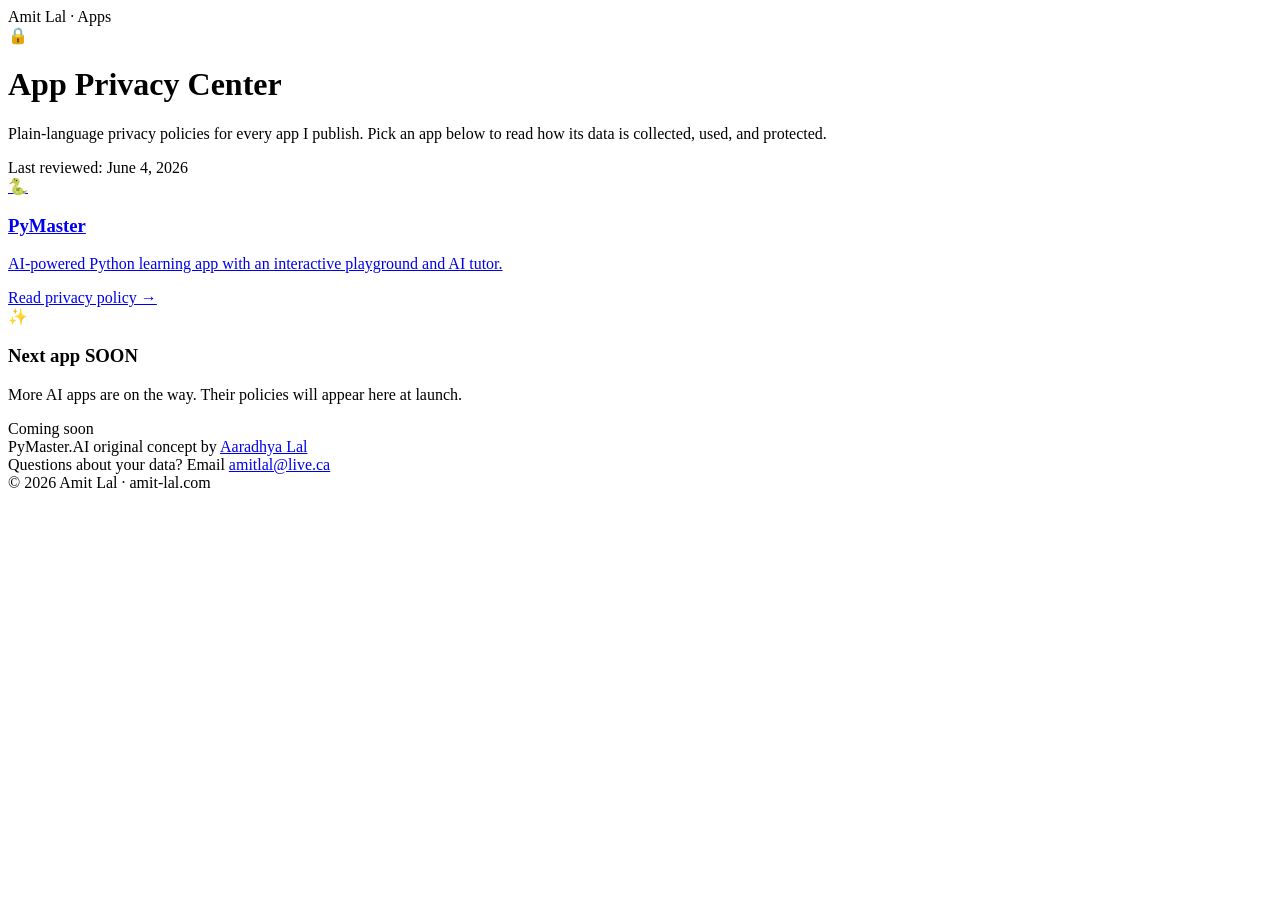
==== index.html @ 35293cd3 "Add privacy hub, PyMaster policy, Aaradhya Lal credits, styles & Cloudflare config" ====
<!doctype html>
<html lang="en">
  <head>
    <meta charset="utf-8" />
    <meta name="viewport" content="width=device-width, initial-scale=1" />
    <title>App Privacy Center · Amit Lal</title>
    <meta
      name="description"
      content="Privacy policies for apps published by Amit Lal, including PyMaster — the AI-powered Python learning app."
    />
    <meta name="robots" content="index, follow" />
    <link rel="canonical" href="https://privacy.amit-lal.com/" />
    <link rel="stylesheet" href="/assets/style.css" />
    <link
      rel="icon"
      href="data:image/svg+xml,<svg xmlns='http://www.w3.org/2000/svg' viewBox='0 0 100 100'><defs><linearGradient id='g' x1='0' y1='0' x2='1' y2='1'><stop offset='0' stop-color='%2300d9ff'/><stop offset='1' stop-color='%238b5cf6'/></linearGradient></defs><rect width='100' height='100' rx='24' fill='url(%23g)'/></svg>"
    />
    <meta property="og:title" content="App Privacy Center · Amit Lal" />
    <meta
      property="og:description"
      content="Privacy policies for PyMaster and other apps by Amit Lal."
    />
    <meta property="og:type" content="website" />
  </head>
  <body>
    <main class="wrap">
      <span class="brand"><span class="dot"></span> Amit Lal · Apps</span>

      <div class="hero">
        <div class="icon">🔒</div>
        <h1>App <span class="gradient-text">Privacy Center</span></h1>
        <p class="subtitle">
          Plain-language privacy policies for every app I publish. Pick an app
          below to read how its data is collected, used, and protected.
        </p>
        <span class="updated">Last reviewed: June 4, 2026</span>
      </div>

      <div class="grid">
        <!-- PyMaster (live) -->
        <a class="app-card" href="/pymaster/">
          <div class="emoji">🐍</div>
          <h3>PyMaster</h3>
          <p>AI-powered Python learning app with an interactive playground and AI tutor.</p>
          <span class="go">Read privacy policy →</span>
        </a>

        <!-- Future apps: copy a card, set the folder, remove the "soon" class -->
        <div class="app-card soon">
          <div class="emoji">✨</div>
          <h3>Next app <span class="badge-soon">SOON</span></h3>
          <p>More AI apps are on the way. Their policies will appear here at launch.</p>
          <span class="go">Coming soon</span>
        </div>
      </div>
    </main>

    <footer>
      PyMaster.AI original concept by
      <a href="/pymaster/credits/">Aaradhya Lal</a><br />
      Questions about your data? Email
      <a href="mailto:amitlal@live.ca">amitlal@live.ca</a><br />
      © <span id="y">2026</span> Amit Lal · amit-lal.com
    </footer>
    <script>
      document.getElementById("y").textContent = new Date().getFullYear();
    </script>
  </body>
</html>
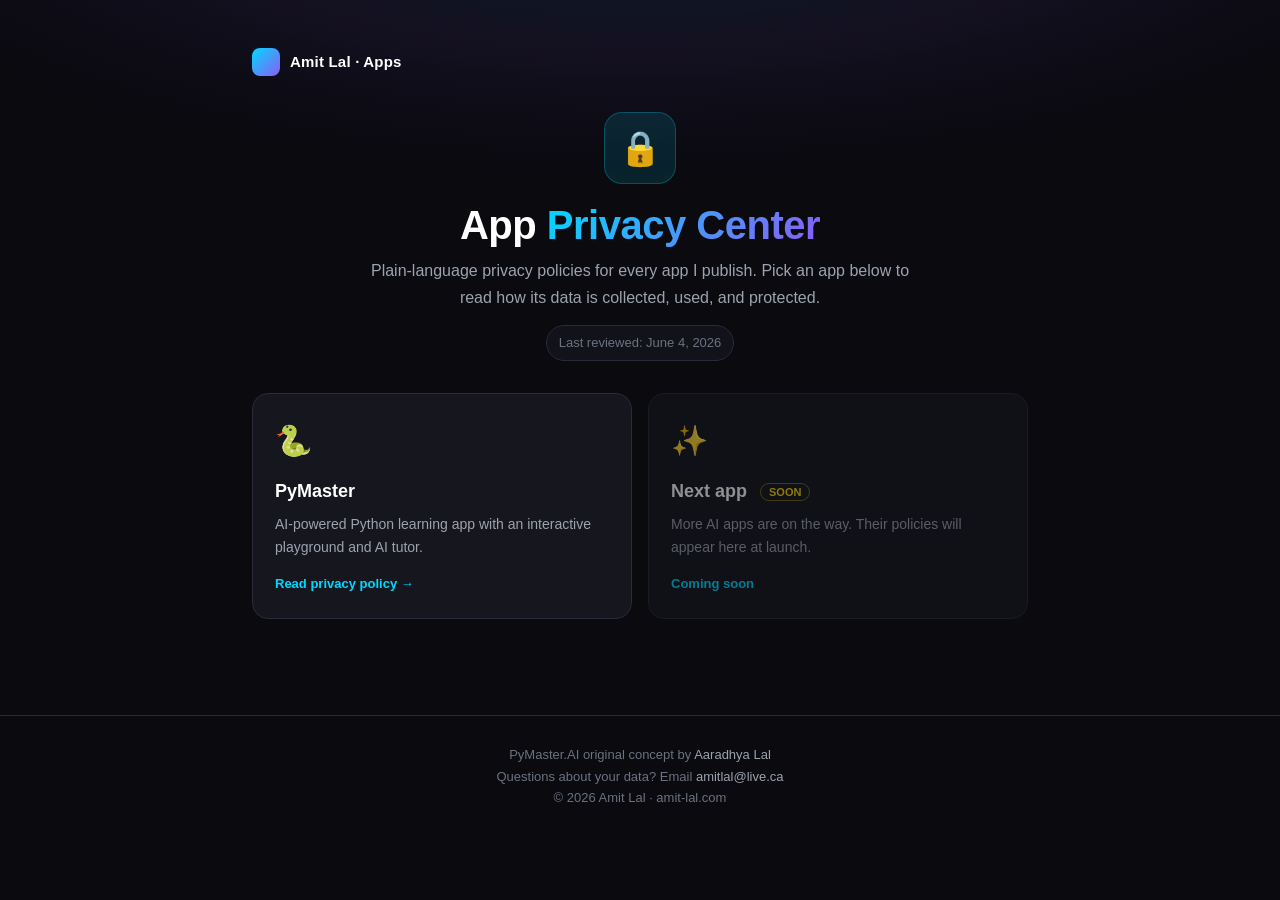
==== commit 84a1e602: "Add Cloudflare email_off wrappers so contact email is plain-text (no-JS) for App Store reviewers" ====
--- a/index.html
+++ b/index.html
@@ -59,7 +59,7 @@
       PyMaster.AI original concept by
       <a href="/pymaster/credits/">Aaradhya Lal</a><br />
       Questions about your data? Email
-      <a href="mailto:amitlal@live.ca">amitlal@live.ca</a><br />
+      <!--email_off--><a href="mailto:amitlal@live.ca">amitlal@live.ca</a><!--/email_off--><br />
       © <span id="y">2026</span> Amit Lal · amit-lal.com
     </footer>
     <script>
--- a/assets/style.css
+++ b/assets/style.css
@@ -0,0 +1,472 @@
+/* ==========================================================================
+   Amit Lal · App Privacy Hub — shared stylesheet
+   Dark theme matching the PyMaster app branding (constants/colors.ts)
+   ========================================================================== */
+
+:root {
+  --bg: #0a0a0f;
+  --surface: #12121a;
+  --surface-light: #1a1a24;
+  --card: #16161f;
+  --border: #2a2a3a;
+  --text: #ffffff;
+  --text-secondary: #9ca3af;
+  --text-muted: #6b7280;
+  --cyan: #00d9ff;
+  --purple: #8b5cf6;
+  --purple-light: #a78bfa;
+  --success: #10b981;
+  --gold: #ffd700;
+  --gradient: linear-gradient(135deg, #00d9ff 0%, #8b5cf6 100%);
+  --radius: 16px;
+  --radius-sm: 12px;
+  --maxw: 820px;
+  --font: -apple-system, BlinkMacSystemFont, "Segoe UI", Roboto, Helvetica,
+    Arial, "Apple Color Emoji", "Segoe UI Emoji", sans-serif;
+}
+
+* {
+  box-sizing: border-box;
+}
+
+html {
+  -webkit-text-size-adjust: 100%;
+  scroll-behavior: smooth;
+}
+
+body {
+  margin: 0;
+  background: var(--bg);
+  color: var(--text);
+  font-family: var(--font);
+  line-height: 1.65;
+  font-size: 16px;
+  -webkit-font-smoothing: antialiased;
+  text-rendering: optimizeLegibility;
+}
+
+/* Subtle gradient glow at the top of the page */
+body::before {
+  content: "";
+  position: fixed;
+  inset: 0 0 auto 0;
+  height: 420px;
+  background: radial-gradient(
+    1200px 420px at 50% -120px,
+    rgba(0, 217, 255, 0.12),
+    rgba(139, 92, 246, 0.08) 40%,
+    transparent 70%
+  );
+  pointer-events: none;
+  z-index: 0;
+}
+
+a {
+  color: var(--cyan);
+  text-decoration: none;
+}
+
+a:hover {
+  text-decoration: underline;
+}
+
+.wrap {
+  position: relative;
+  z-index: 1;
+  max-width: var(--maxw);
+  margin: 0 auto;
+  padding: 48px 22px 72px;
+}
+
+/* ---------- Brand / header ---------- */
+.brand {
+  display: inline-flex;
+  align-items: center;
+  gap: 10px;
+  font-weight: 700;
+  letter-spacing: 0.2px;
+  color: var(--text);
+  font-size: 15px;
+}
+
+.brand .dot {
+  width: 28px;
+  height: 28px;
+  border-radius: 8px;
+  background: var(--gradient);
+  display: inline-block;
+}
+
+.hero {
+  text-align: center;
+  margin: 28px 0 8px;
+}
+
+.hero .icon {
+  width: 72px;
+  height: 72px;
+  border-radius: 18px;
+  margin: 0 auto 18px;
+  display: flex;
+  align-items: center;
+  justify-content: center;
+  background: rgba(0, 217, 255, 0.12);
+  border: 1px solid rgba(0, 217, 255, 0.25);
+  font-size: 34px;
+}
+
+h1 {
+  font-size: clamp(28px, 5vw, 40px);
+  line-height: 1.15;
+  margin: 0 0 10px;
+  letter-spacing: -0.5px;
+}
+
+.gradient-text {
+  background: var(--gradient);
+  -webkit-background-clip: text;
+  background-clip: text;
+  -webkit-text-fill-color: transparent;
+  color: transparent;
+}
+
+.subtitle {
+  color: var(--text-secondary);
+  font-size: 16px;
+  margin: 0 auto;
+  max-width: 560px;
+}
+
+.updated {
+  display: inline-block;
+  margin-top: 14px;
+  font-size: 13px;
+  color: var(--text-muted);
+  background: var(--surface);
+  border: 1px solid var(--border);
+  padding: 6px 12px;
+  border-radius: 999px;
+}
+
+/* ---------- Cards (app hub) ---------- */
+.grid {
+  display: grid;
+  grid-template-columns: repeat(auto-fill, minmax(260px, 1fr));
+  gap: 16px;
+  margin-top: 32px;
+}
+
+.app-card {
+  display: block;
+  background: var(--card);
+  border: 1px solid var(--border);
+  border-radius: var(--radius);
+  padding: 22px;
+  transition: transform 0.15s ease, border-color 0.15s ease,
+    box-shadow 0.15s ease;
+  color: var(--text);
+}
+
+.app-card:hover {
+  text-decoration: none;
+  transform: translateY(-3px);
+  border-color: rgba(0, 217, 255, 0.45);
+  box-shadow: 0 12px 30px rgba(0, 0, 0, 0.45);
+}
+
+.app-card .emoji {
+  font-size: 30px;
+}
+
+.app-card h3 {
+  margin: 12px 0 6px;
+  font-size: 18px;
+}
+
+.app-card p {
+  margin: 0;
+  color: var(--text-secondary);
+  font-size: 14px;
+}
+
+.app-card .go {
+  margin-top: 14px;
+  display: inline-block;
+  font-size: 13px;
+  font-weight: 600;
+  color: var(--cyan);
+}
+
+.app-card.soon {
+  opacity: 0.55;
+  pointer-events: none;
+}
+
+.badge-soon {
+  font-size: 11px;
+  font-weight: 700;
+  color: var(--gold);
+  border: 1px solid rgba(255, 215, 0, 0.4);
+  border-radius: 999px;
+  padding: 2px 8px;
+  margin-left: 8px;
+  vertical-align: middle;
+}
+
+/* ---------- Policy document ---------- */
+.doc {
+  background: var(--surface);
+  border: 1px solid var(--border);
+  border-radius: var(--radius);
+  padding: 30px clamp(20px, 4vw, 40px);
+  margin-top: 28px;
+}
+
+.doc section {
+  margin-bottom: 26px;
+}
+
+.doc h2 {
+  font-size: 20px;
+  margin: 0 0 12px;
+  color: var(--text);
+}
+
+.doc h2 .num {
+  color: var(--cyan);
+  font-weight: 700;
+  margin-right: 8px;
+}
+
+.doc p {
+  color: var(--text-secondary);
+  margin: 0 0 12px;
+}
+
+.doc ul {
+  margin: 8px 0 12px;
+  padding-left: 22px;
+  color: var(--text-secondary);
+}
+
+.doc li {
+  margin: 6px 0;
+}
+
+.doc strong {
+  color: var(--text);
+}
+
+.callout {
+  background: rgba(0, 217, 255, 0.07);
+  border: 1px solid rgba(0, 217, 255, 0.25);
+  border-radius: var(--radius-sm);
+  padding: 16px 18px;
+  margin: 16px 0;
+  color: var(--text-secondary);
+}
+
+.callout strong {
+  color: var(--cyan);
+}
+
+/* Table of contents */
+.toc {
+  background: var(--card);
+  border: 1px solid var(--border);
+  border-radius: var(--radius-sm);
+  padding: 18px 20px;
+  margin-bottom: 26px;
+}
+
+.toc h4 {
+  margin: 0 0 10px;
+  font-size: 13px;
+  text-transform: uppercase;
+  letter-spacing: 1px;
+  color: var(--text-muted);
+}
+
+.toc ol {
+  margin: 0;
+  padding-left: 20px;
+  columns: 2;
+  column-gap: 28px;
+}
+
+.toc li {
+  margin: 4px 0;
+}
+
+/* Contact button */
+.contact {
+  margin-top: 30px;
+  padding-top: 26px;
+  border-top: 1px solid var(--border);
+}
+
+.btn {
+  display: inline-flex;
+  align-items: center;
+  gap: 10px;
+  background: var(--gradient);
+  color: #05121a;
+  font-weight: 700;
+  padding: 14px 22px;
+  border-radius: var(--radius-sm);
+  margin-top: 8px;
+}
+
+.btn:hover {
+  text-decoration: none;
+  filter: brightness(1.05);
+}
+
+/* ---------- Credits page ---------- */
+.credit-feature {
+  border-radius: var(--radius);
+  padding: 2px;
+  background: var(--gradient);
+  margin: 28px 0 10px;
+  box-shadow: 0 12px 34px rgba(0, 217, 255, 0.12);
+}
+
+.credit-feature .inner {
+  background: var(--surface);
+  border-radius: calc(var(--radius) - 2px);
+  padding: 30px clamp(20px, 4vw, 38px);
+  text-align: center;
+}
+
+.credit-feature .role {
+  font-size: 12px;
+  text-transform: uppercase;
+  letter-spacing: 1.6px;
+  color: var(--cyan);
+  font-weight: 700;
+}
+
+.credit-feature .name {
+  font-size: clamp(28px, 6vw, 40px);
+  font-weight: 800;
+  margin: 10px 0 6px;
+  letter-spacing: -0.5px;
+}
+
+.credit-feature .who {
+  color: var(--text-secondary);
+  margin: 0;
+  font-size: 15px;
+}
+
+.credit-meta {
+  display: grid;
+  gap: 10px;
+  margin: 6px 0 4px;
+}
+
+.credit-meta .row {
+  display: flex;
+  justify-content: space-between;
+  align-items: center;
+  gap: 16px;
+  padding: 12px 16px;
+  background: var(--card);
+  border: 1px solid var(--border);
+  border-radius: var(--radius-sm);
+}
+
+.credit-meta .k {
+  color: var(--text-muted);
+  font-size: 12px;
+  text-transform: uppercase;
+  letter-spacing: 0.6px;
+}
+
+.credit-meta .v {
+  color: var(--text);
+  font-weight: 600;
+  text-align: right;
+}
+
+/* Service / data tables */
+.table {
+  width: 100%;
+  border-collapse: collapse;
+  margin: 10px 0 4px;
+  font-size: 14px;
+}
+
+.table th,
+.table td {
+  text-align: left;
+  padding: 10px 12px;
+  border-bottom: 1px solid var(--border);
+  color: var(--text-secondary);
+  vertical-align: top;
+}
+
+.table th {
+  color: var(--text);
+  font-size: 12px;
+  text-transform: uppercase;
+  letter-spacing: 0.6px;
+}
+
+/* ---------- Footer / nav ---------- */
+.backlink {
+  display: inline-flex;
+  align-items: center;
+  gap: 6px;
+  font-size: 14px;
+  color: var(--text-secondary);
+  margin-bottom: 4px;
+}
+
+footer {
+  position: relative;
+  z-index: 1;
+  text-align: center;
+  color: var(--text-muted);
+  font-size: 13px;
+  padding: 28px 20px 48px;
+  border-top: 1px solid var(--border);
+  margin-top: 24px;
+}
+
+footer a {
+  color: var(--text-secondary);
+}
+
+/* ---------- Responsive ---------- */
+@media (max-width: 560px) {
+  .toc ol {
+    columns: 1;
+  }
+}
+
+/* ---------- Print (App reviewers / PDF export) ---------- */
+@media print {
+  body {
+    background: #fff;
+    color: #111;
+  }
+  body::before {
+    display: none;
+  }
+  .doc,
+  .toc,
+  .callout {
+    border-color: #ddd;
+    background: #fff;
+  }
+  .doc p,
+  .doc ul,
+  .doc li,
+  .table td {
+    color: #333;
+  }
+  a {
+    color: #0a58ca;
+  }
+}
